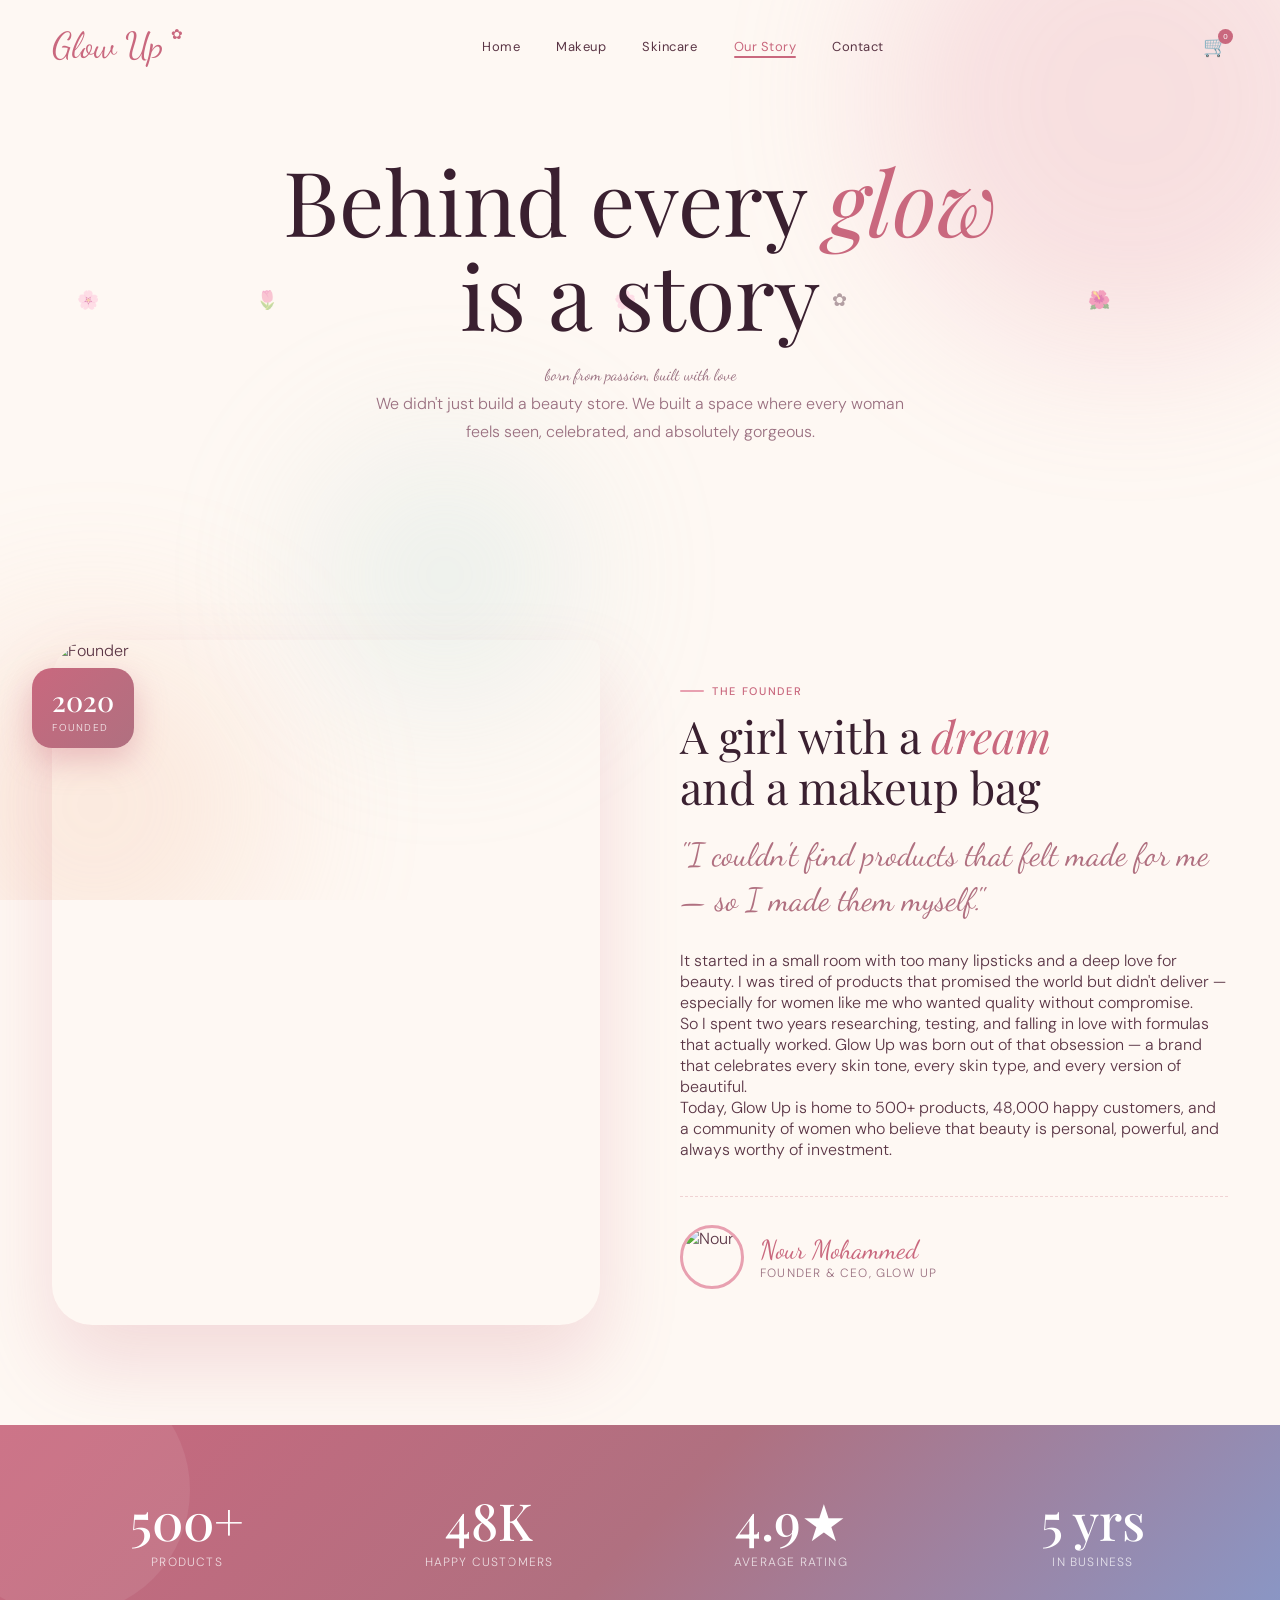
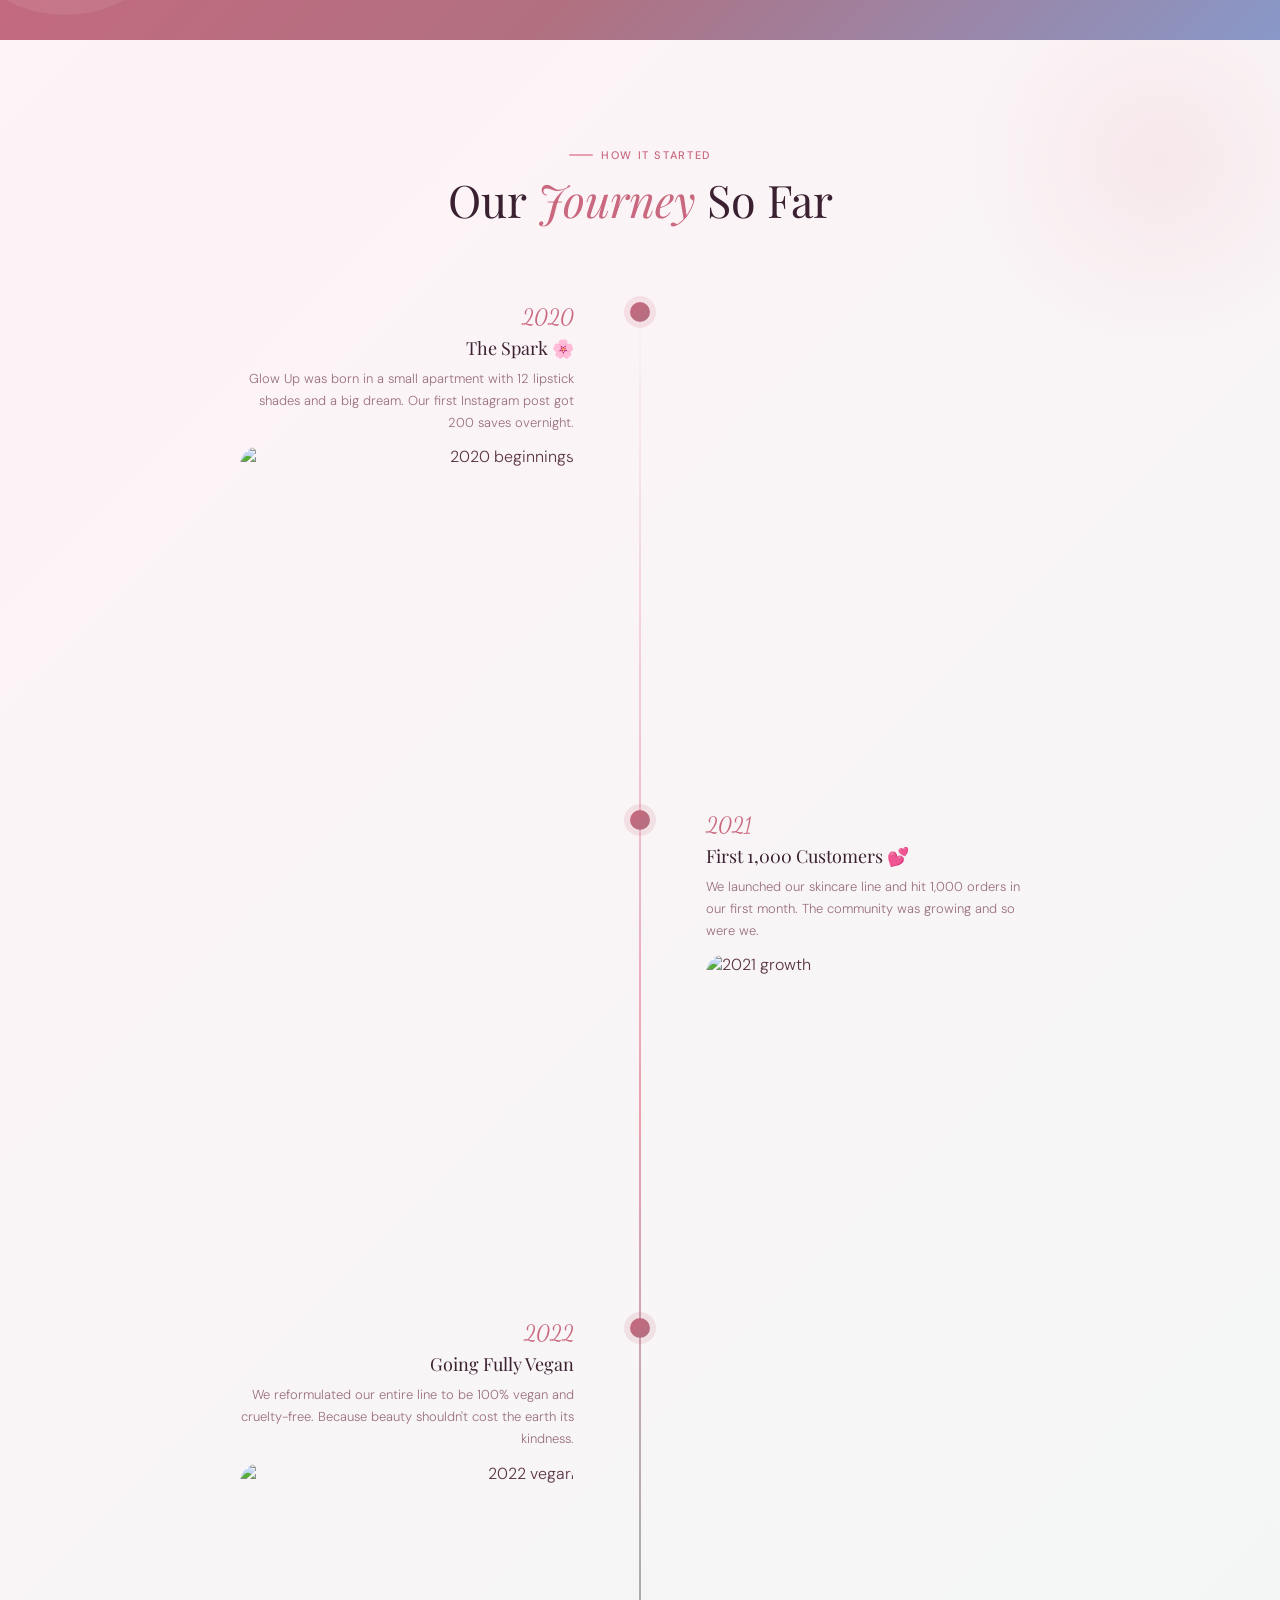
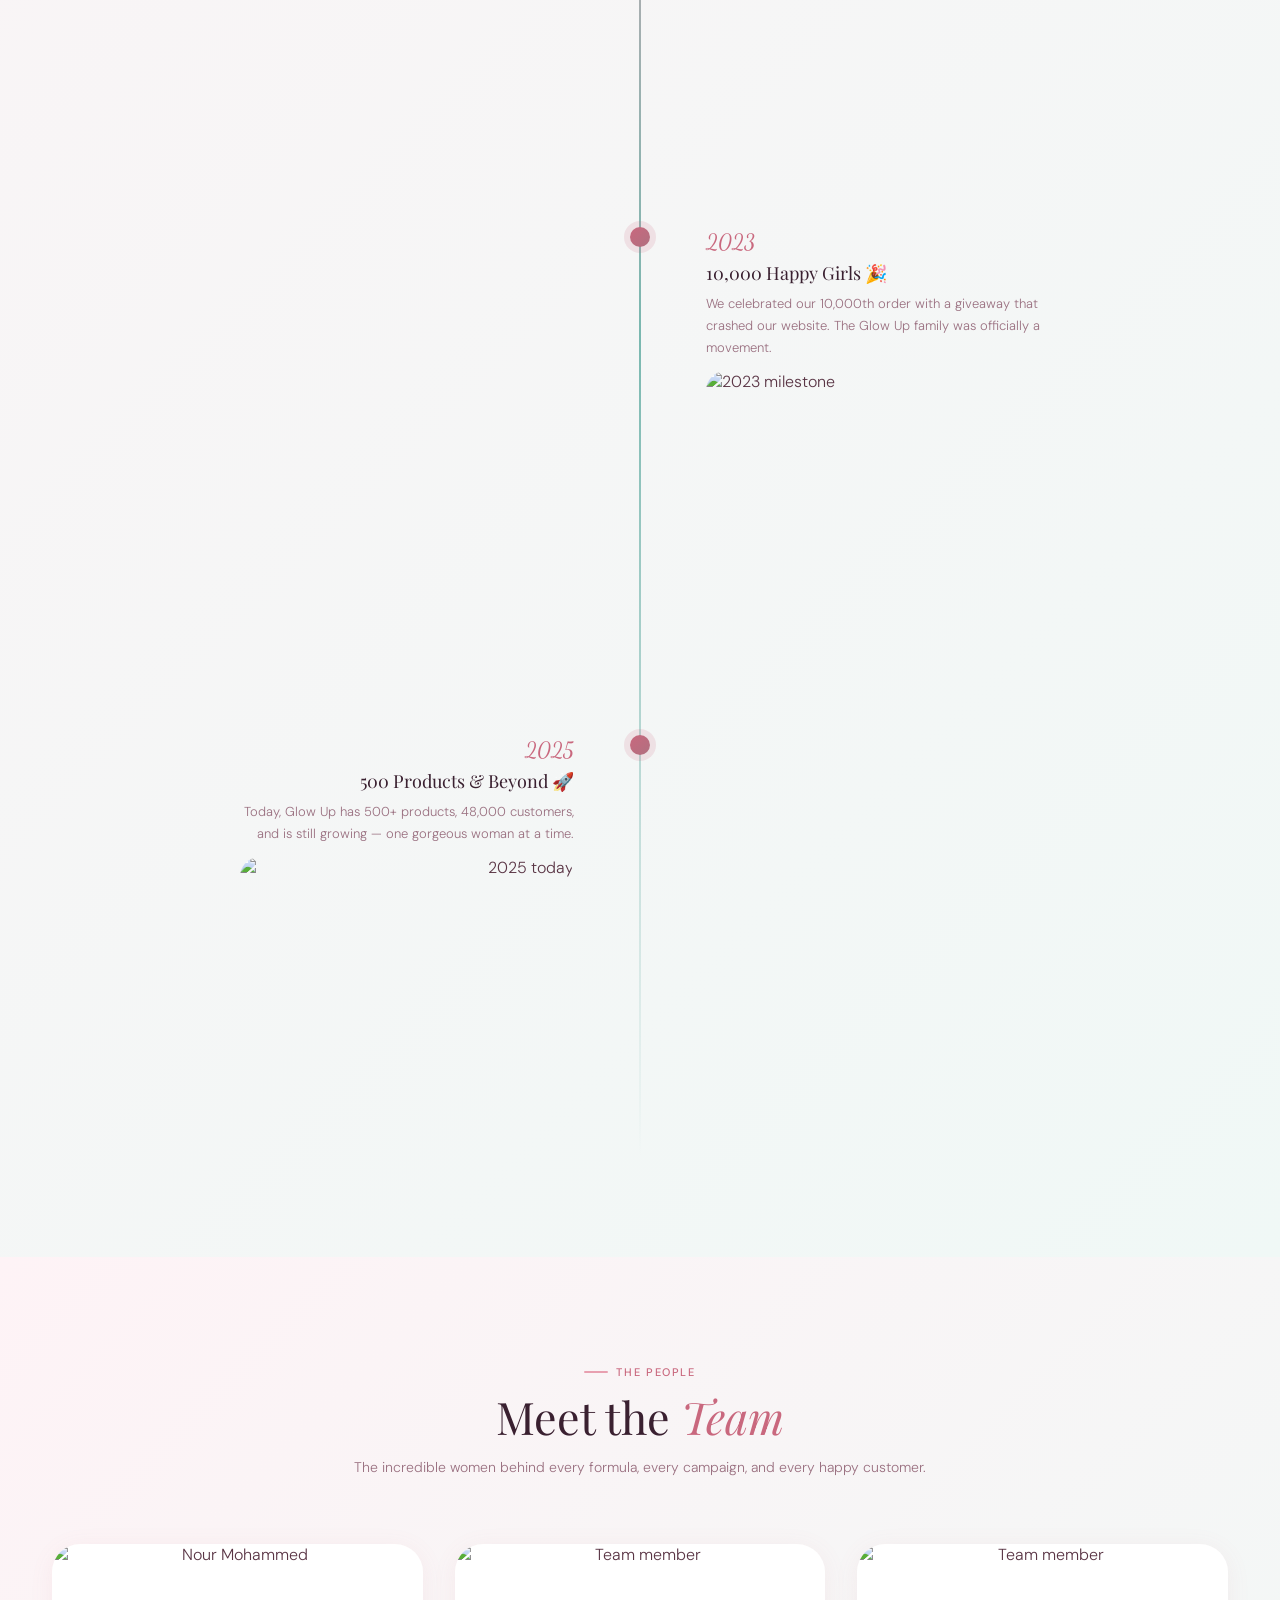
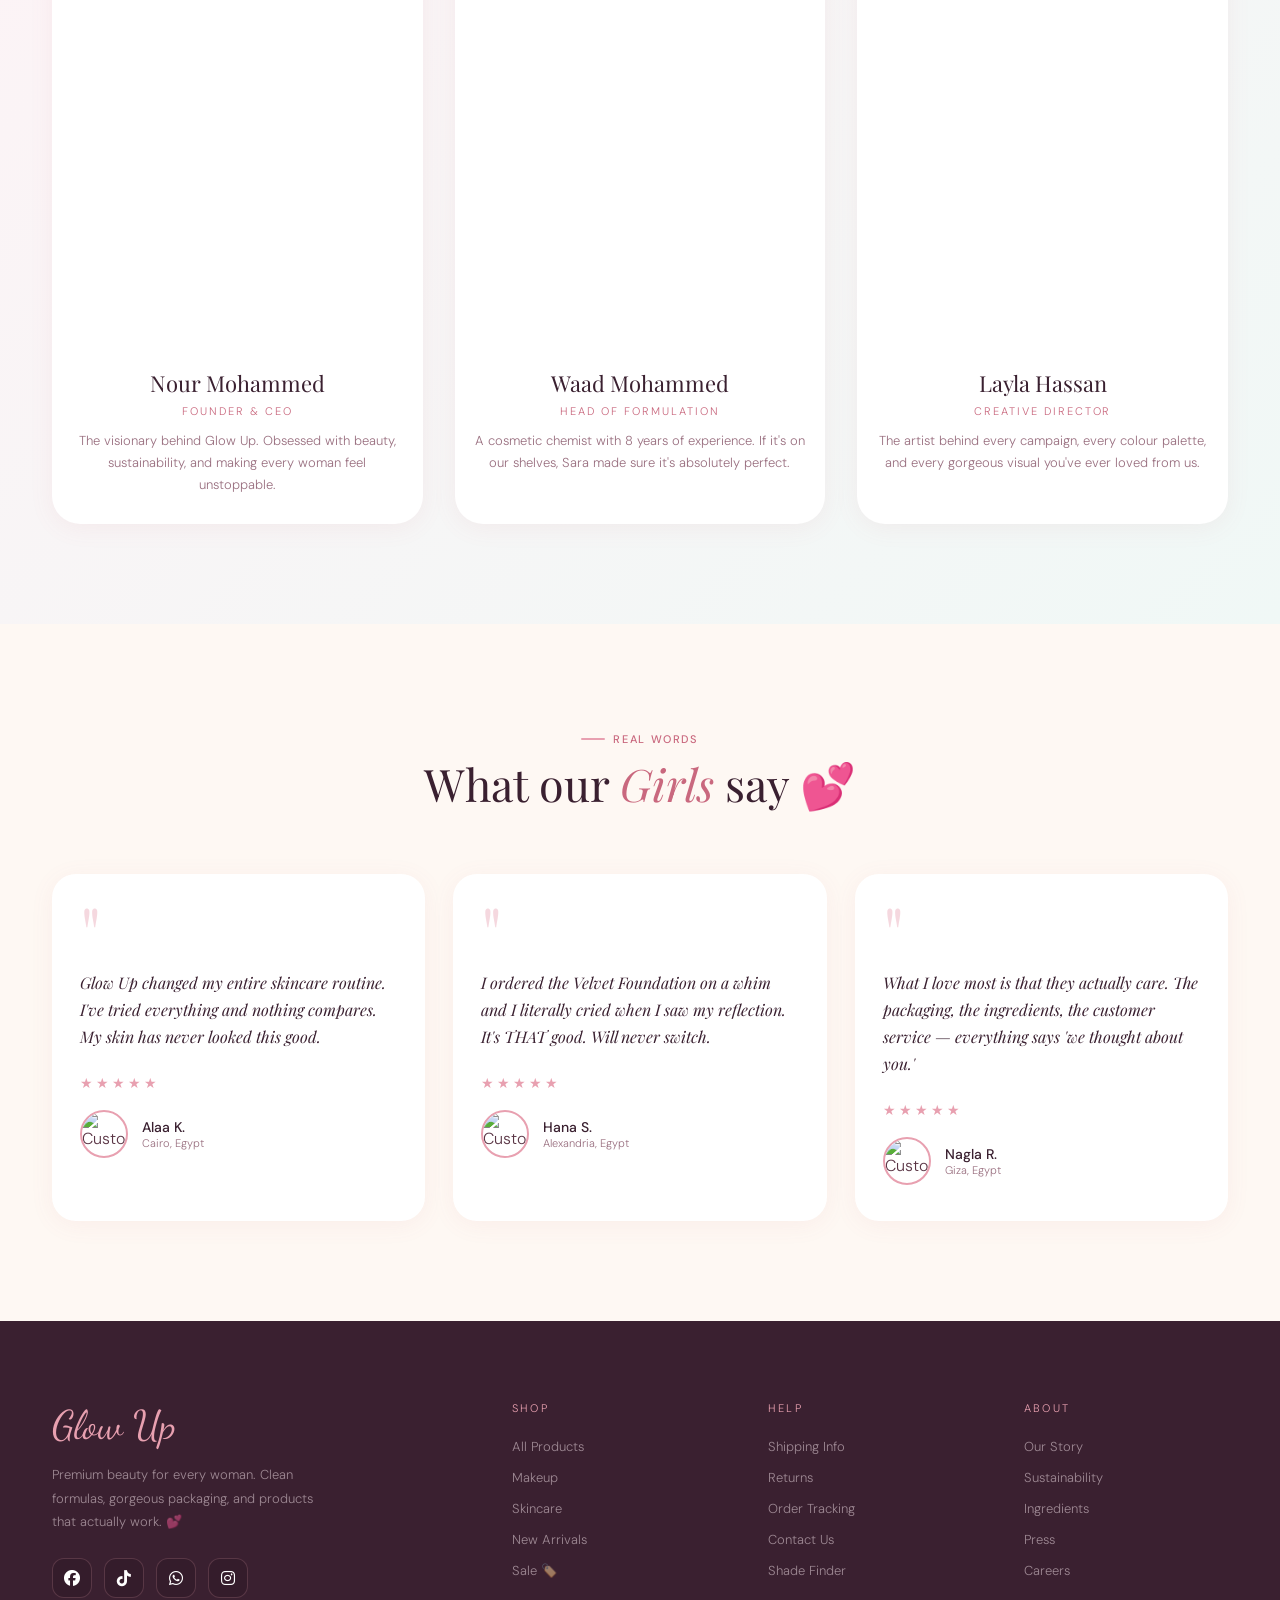
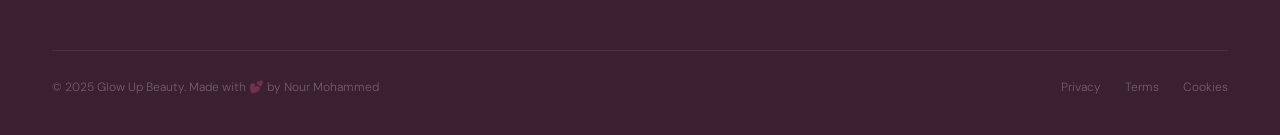
==== about.html @ ae04ba43 "Add files via upload" ====
<!DOCTYPE html>
<html lang="en">

<head>
  <meta charset="UTF-8" />
  <meta name="viewport" content="width=device-width, initial-scale=1.0" />
  <title>Our Story — Glow Up</title>
  <link
    href="https://fonts.googleapis.com/css2?family=Playfair+Display:ital,wght@0,400;0,500;0,700;1,400;1,500&family=DM+Sans:wght@300;400;500&family=Dancing+Script:wght@500;600&display=swap"
    rel="stylesheet" />
  <link rel="stylesheet" href="https://cdnjs.cloudflare.com/ajax/libs/font-awesome/6.5.0/css/all.min.css">
  <link rel="stylesheet" href="css/about.css">
</head>

<body>

  <div class="blob-bg">
    <div class="blob blob-1"></div>
    <div class="blob blob-2"></div>
    <div class="blob blob-3"></div>
  </div>

  <!-- NAV -->
  <nav id="nav">
    <a href="index.html" class="nav-logo">Glow Up</a>
    <ul class="nav-links">
      <li><a href="index.html">Home</a></li>
      <li><a href="Makeup.html">Makeup</a></li>
      <li><a href="Skincare.html">Skincare</a></li>
      <li><a href="about.html" class="active">Our Story</a></li>
      <li><a href="contact.html">Contact</a></li>
    </ul>
    <div class="nav-right">
      <button class="nav-icon-btn" style="position:relative">🛒<span class="cart-dot" id="cartBadge">0</span></button>

    </div>
  </nav>

  <!-- PAGE HERO -->
  <section class="page-hero">
    <span class="petal" style="left:6%;animation-duration:12s;animation-delay:0s">🌸</span>
    <span class="petal" style="left:20%;animation-duration:16s;animation-delay:3s">🌷</span>
    <span class="petal" style="left:65%;animation-duration:14s;animation-delay:5s">✿</span>
    <span class="petal" style="left:85%;animation-duration:18s;animation-delay:2s">🌺</span>
    <span class="petal" style="left:48%;animation-duration:15s;animation-delay:8s">🌸</span>

    <div class="page-hero-inner">

      <h1>Behind every <em>glow</em><br />is a story</h1>
      <p class="page-hero-script">born from passion, built with love </p>
      <p>We didn't just build a beauty store. We built a space where every woman feels seen, celebrated, and absolutely
        gorgeous.</p>
    </div>
  </section>

  <!-- FOUNDER SECTION -->
  <section class="founder">
    <div class="founder-img-wrap reveal">
      <div class="founder-img-main">
        <img src="https://i.pinimg.com/736x/5f/bd/ab/5fbdabef20061261cab75403cc01f825.jpg" alt="Founder" />
      </div>

      <div class="founder-badge">
        <div class="founder-badge-num">2020</div>
        <div class="founder-badge-lbl">Founded</div>
      </div>
    </div>

    <div class="reveal d1">
      <div class="sec-tag">The Founder</div>
      <h2 class="sec-h2" style="margin-bottom:20px">A girl with a <em>dream</em><br />and a makeup bag</h2>
      <p class="founder-quote">"I couldn't find products that felt made for me — so I made them myself."</p>
      <p>It started in a small room with too many lipsticks and a deep love for beauty. I was tired of products that
        promised the world but didn't deliver — especially for women like me who wanted quality without compromise.</p>
      <p>So I spent two years researching, testing, and falling in love with formulas that actually worked. Glow Up was
        born out of that obsession — a brand that celebrates every skin tone, every skin type, and every version of
        beautiful.</p>
      <p>Today, Glow Up is home to 500+ products, 48,000 happy customers, and a community of women who believe that
        beauty is personal, powerful, and always worthy of investment.</p>
      <div class="founder-sig">
        <div class="founder-avatar">
          <img src="https://i.pinimg.com/1200x/6d/c4/87/6dc487288858ce265b20fbe2841c6ee8.jpg" alt="Nour" />
        </div>
        <div>
          <div class="founder-sig-name">Nour Mohammed</div>
          <div class="founder-sig-role">Founder & CEO, Glow Up</div>
        </div>
      </div>
    </div>
  </section>

  <!-- STATS STRIP -->
  <div class="stats-strip reveal">
    <div>
      <div class="stat-num">500+</div>
      <div class="stat-lbl">Products</div>
    </div>
    <div>
      <div class="stat-num">48K</div>
      <div class="stat-lbl">Happy Customers</div>
    </div>
    <div>
      <div class="stat-num">4.9★</div>
      <div class="stat-lbl">Average Rating</div>
    </div>
    <div>
      <div class="stat-num">5 yrs</div>
      <div class="stat-lbl">In Business</div>
    </div>
  </div>

  <!-- TIMELINE -->
  <section class="timeline-sec">
    <div class="timeline-header reveal">
      <div class="sec-tag" style="justify-content:center">How it started</div>
      <h2 class="sec-h2">Our <em>Journey</em> So Far</h2>
    </div>

    <div class="timeline">

      <!-- 2020 -->
      <div class="t-item reveal">
        <div class="t-left">
          <div class="t-year">2020</div>
          <div class="t-title">The Spark 🌸</div>
          <div class="t-desc">Glow Up was born in a small apartment with 12 lipstick shades and a big dream. Our first
            Instagram post got 200 saves overnight.</div>
          <div class="t-img">
            <img src="https://i.pinimg.com/1200x/d2/ce/88/d2ce880c5d531122227f83bee0811fa0.jpg" alt="2020 beginnings" />
          </div>
        </div>
        <div class="t-dot-wrap">
          <div class="t-dot"></div>
        </div>
        <div class="t-right"></div>
      </div>

      <!-- 2021 -->
      <div class="t-item reveal d1">
        <div class="t-left"></div>
        <div class="t-dot-wrap">
          <div class="t-dot"></div>
        </div>
        <div class="t-right">
          <div class="t-year">2021</div>
          <div class="t-title">First 1,000 Customers 💕</div>
          <div class="t-desc">We launched our skincare line and hit 1,000 orders in our first month. The community was
            growing and so were we.</div>
          <div class="t-img">
            <img src="https://i.pinimg.com/1200x/88/11/85/881185e849305be9cba584d78fe406ee.jpg" alt="2021 growth" />
          </div>
        </div>
      </div>

      <!-- 2022 -->
      <div class="t-item reveal">
        <div class="t-left">
          <div class="t-year">2022</div>
          <div class="t-title">Going Fully Vegan </div>
          <div class="t-desc">We reformulated our entire line to be 100% vegan and cruelty-free. Because beauty
            shouldn't cost the earth its kindness.</div>
          <div class="t-img">
            <img src="https://i.pinimg.com/1200x/f6/d3/85/f6d385d93409f8616650694dd711ce53.jpg" alt="2022 vegan" />
          </div>
        </div>
        <div class="t-dot-wrap">
          <div class="t-dot"></div>
        </div>
        <div class="t-right"></div>
      </div>

      <!-- 2023 -->
      <div class="t-item reveal d1">
        <div class="t-left"></div>
        <div class="t-dot-wrap">
          <div class="t-dot"></div>
        </div>
        <div class="t-right">
          <div class="t-year">2023</div>
          <div class="t-title">10,000 Happy Girls 🎉</div>
          <div class="t-desc">We celebrated our 10,000th order with a giveaway that crashed our website. The Glow Up
            family was officially a movement.</div>
          <div class="t-img">
            <img src="https://copilot.microsoft.com/th/id/BCO.5062dafc-d054-487a-9389-223f7c1848d1.png"
              alt="2023 milestone" />
          </div>
        </div>
      </div>

      <!-- 2025 -->
      <div class="t-item reveal">
        <div class="t-left">
          <div class="t-year">2025</div>
          <div class="t-title">500 Products & Beyond 🚀</div>
          <div class="t-desc">Today, Glow Up has 500+ products, 48,000 customers, and is still growing — one gorgeous
            woman at a time.</div>
          <div class="t-img">
            <img src="https://i.pinimg.com/736x/c0/37/87/c03787c91a476ee9b072613854403006.jpg" alt="2025 today" />
          </div>
        </div>
        <div class="t-dot-wrap">
          <div class="t-dot"></div>
        </div>
        <div class="t-right"></div>
      </div>

    </div>
  </section>


  <!-- TEAM -->
  <section class="team-sec">
    <div class="team-header reveal">
      <div class="sec-tag" style="justify-content:center">The People</div>
      <h2 class="sec-h2">Meet the <em>Team</em></h2>
      <p style="font-size:14px;color:var(--text-soft);margin-top:12px;line-height:1.8">The incredible women behind every
        formula, every campaign, and every happy customer.</p>
    </div>
    <div class="team-grid">
      <div class="team-card reveal">
        <div class="team-img">
          <img src="https://i.pinimg.com/1200x/9a/22/7b/9a227ba8e430bd207a0607c55bbe8033.jpg" alt="Nour Mohammed" />
          <div class="team-img-overlay"></div>
        </div>
        <div class="team-info">
          <div class="team-name">Nour Mohammed</div>
          <div class="team-role">Founder & CEO</div>
          <div class="team-bio">The visionary behind Glow Up. Obsessed with beauty, sustainability, and making every
            woman feel unstoppable.</div>
        </div>
      </div>
      <div class="team-card reveal d1">
        <div class="team-img">
          <img src="https://i.pinimg.com/736x/c9/f8/53/c9f85316c090e99b911a90fc9a3a722a.jpg" alt="Team member" />
          <div class="team-img-overlay"></div>
        </div>
        <div class="team-info">
          <div class="team-name">Waad Mohammed</div>
          <div class="team-role">Head of Formulation</div>
          <div class="team-bio">A cosmetic chemist with 8 years of experience. If it's on our shelves, Sara made sure
            it's absolutely perfect.</div>
        </div>
      </div>
      <div class="team-card reveal d2">
        <div class="team-img">
          <img src="https://i.pinimg.com/736x/41/23/6b/41236b51c2657bf534a223261b1e5f8b.jpg" alt="Team member" />
          <div class="team-img-overlay"></div>
        </div>
        <div class="team-info">
          <div class="team-name">Layla Hassan</div>
          <div class="team-role">Creative Director</div>
          <div class="team-bio">The artist behind every campaign, every colour palette, and every gorgeous visual you've
            ever loved from us.</div>
        </div>
      </div>
    </div>
  </section>

  <!-- TESTIMONIALS -->
  <section class="testimonials">
    <div class="testi-header reveal">
      <div class="sec-tag" style="justify-content:center">Real Words</div>
      <h2 class="sec-h2">What our <em>Girls</em> say 💕</h2>
    </div>
    <div class="testi-grid">
      <div class="testi-card reveal">
        <span class="testi-quote-icon">"</span>
        <p class="testi-text">Glow Up changed my entire skincare routine. I've tried everything and nothing compares. My
          skin has never looked this good.</p>
        <div class="testi-stars">★★★★★</div>
        <div class="testi-author">
          <div class="testi-avatar"><img src="https://i.pinimg.com/736x/f1/87/0e/f1870e57551b9a57bcb71faf408cbf75.jpg"
              alt="Customer" /></div>
          <div>
            <div class="testi-name">Alaa K.</div>
            <div class="testi-loc">Cairo, Egypt</div>
          </div>
        </div>
      </div>
      <div class="testi-card reveal d1">
        <span class="testi-quote-icon">"</span>
        <p class="testi-text">I ordered the Velvet Foundation on a whim and I literally cried when I saw my reflection.
          It's THAT good. Will never switch.</p>
        <div class="testi-stars">★★★★★</div>
        <div class="testi-author">
          <div class="testi-avatar"><img src="https://i.pinimg.com/736x/3f/76/f9/3f76f95ad89c22dc278cea1b348c3122.jpg"
              alt="Customer" /></div>
          <div>
            <div class="testi-name">Hana S.</div>
            <div class="testi-loc">Alexandria, Egypt</div>
          </div>
        </div>
      </div>
      <div class="testi-card reveal d2">
        <span class="testi-quote-icon">"</span>
        <p class="testi-text">What I love most is that they actually care. The packaging, the ingredients, the customer
          service — everything says 'we thought about you.'</p>
        <div class="testi-stars">★★★★★</div>
        <div class="testi-author">
          <div class="testi-avatar"><img src="https://i.pinimg.com/736x/86/19/4f/86194fadddd1d4bd36e2aa16f4fb22b0.jpg"
              alt="Customer" /></div>
          <div>
            <div class="testi-name">Nagla R.</div>
            <div class="testi-loc">Giza, Egypt</div>
          </div>
        </div>
      </div>
    </div>
  </section>


  <!-- FOOTER -->
  <footer>
    <div class="foot-grid">
      <div>
        <div class="foot-logo">Glow Up</div>
        <p class="foot-p">Premium beauty for every woman. Clean formulas, gorgeous packaging, and products that actually
          work. 💕</p>
        <div class="foot-socials">
          <a href="#" class="fsoc"><i class="fab fa-facebook"></i></a>
          <a href="#" class="fsoc"><i class="fab fa-tiktok"></i></a>
          <a href="#" class="fsoc"><i class="fab fa-whatsapp"></i></a>
          <a href="#" class="fsoc"><i class="fab fa-instagram"></i></a>
        </div>
      </div>
      <div class="foot-col">
        <div class="foot-title">Shop</div>
        <ul>
          <li><a href="shop.html">All Products</a></li>
          <li><a href="shop.html#makeup">Makeup</a></li>
          <li><a href="shop.html#skincare">Skincare</a></li>
          <li><a href="shop.html#new">New Arrivals</a></li>
          <li><a href="shop.html#sale">Sale 🏷️</a></li>
        </ul>
      </div>
      <div class="foot-col">
        <div class="foot-title">Help</div>
        <ul>
          <li><a href="#">Shipping Info</a></li>
          <li><a href="#">Returns</a></li>
          <li><a href="#">Order Tracking</a></li>
          <li><a href="contact.html">Contact Us</a></li>
          <li><a href="#">Shade Finder</a></li>
        </ul>
      </div>
      <div class="foot-col">
        <div class="foot-title">About</div>
        <ul>
          <li><a href="about.html">Our Story</a></li>
          <li><a href="#">Sustainability</a></li>
          <li><a href="#">Ingredients</a></li>
          <li><a href="#">Press</a></li>
          <li><a href="#">Careers</a></li>
        </ul>
      </div>
    </div>
    <div class="foot-bottom">
      <p class="foot-copy">© 2025 Glow Up Beauty. Made with 💕 by Nour Mohammed</p>
      <div class="foot-links"><a href="#">Privacy</a><a href="#">Terms</a><a href="#">Cookies</a></div>
    </div>
  </footer>

  <button id="stb" onclick="window.scrollTo({top:0,behavior:'smooth'})">↑</button>

  <script>
    // NAV
    const nav = document.getElementById('nav');
    const stb = document.getElementById('stb');
    window.addEventListener('scroll', () => {
      nav.classList.toggle('scrolled', scrollY > 60);
      stb.classList.toggle('show', scrollY > 400);
    });

    // REVEAL
    const obs = new IntersectionObserver(entries => {
      entries.forEach(e => { if (e.isIntersecting) e.target.classList.add('in'); });
    }, { threshold: 0.1 });
    document.querySelectorAll('.reveal').forEach(el => obs.observe(el));
  </script>
   <script src="cart.js"></script>
</body>

</html>
---- css/about.css ----
:root {
        --rose: #e8a0b0;
        --rose-deep: #c9687e;
        --blush: #f5dce0;
        --peach: #f5c4a8;
        --cream: #fef8f3;
        --mauve: #b07080;
        --teal: #7ab8b0;
        --teal-light: #b8dbd8;
        --dark: #3a2030;
        --text: #5a3545;
        --text-soft: #9a7080;
    }

    *,
    *::before,
    *::after {
        margin: 0;
        padding: 0;
        box-sizing: border-box;
    }

    html {
        scroll-behavior: smooth;
    }

    body {
        background: var(--cream);
        color: var(--text);
        font-family: 'DM Sans', sans-serif;
        font-weight: 300;
        overflow-x: hidden;
    }

    /* BLOBS */
    .blob-bg {
        position: fixed;
        inset: 0;
        z-index: -1;
        pointer-events: none;
        overflow: hidden;
    }

    .blob {
        position: absolute;
        border-radius: 50%;
        filter: blur(80px);
        opacity: 0.28;
    }

    .blob-1 {
        width: 500px;
        height: 500px;
        background: var(--rose);
        top: -150px;
        right: -100px;
        animation: drift 14s ease-in-out infinite;
    }

    .blob-2 {
        width: 350px;
        height: 350px;
        background: var(--peach);
        bottom: -80px;
        left: -80px;
        animation: drift 18s ease-in-out infinite reverse;
    }

    .blob-3 {
        width: 250px;
        height: 250px;
        background: var(--teal-light);
        top: 50%;
        left: 25%;
        animation: drift 20s ease-in-out infinite 4s;
    }

    @keyframes drift {

        0%,
        100% {
            transform: translate(0, 0) scale(1)
        }

        33% {
            transform: translate(25px, -18px) scale(1.07)
        }

        66% {
            transform: translate(-18px, 25px) scale(0.94)
        }
    }

    /* NAV */
    nav {
        position: fixed;
        top: 0;
        left: 0;
        right: 0;
        z-index: 900;
        padding: 24px 52px;
        display: flex;
        align-items: center;
        justify-content: space-between;
        transition: all 0.5s;
    }

    nav.scrolled {
        background: rgba(255, 250, 248, 0.92);
        backdrop-filter: blur(20px);
        padding: 16px 52px;
        box-shadow: 0 4px 40px rgba(200, 100, 120, 0.08);
    }

    .nav-logo {
        font-family: 'Dancing Script', cursive;
        font-size: 36px;
        color: var(--rose-deep);
        text-decoration: none;
        position: relative;
    }

    .nav-logo::after {
        content: '✿';
        font-size: 14px;
        position: absolute;
        top: 2px;
        right: -20px;
        animation: spin 6s linear infinite;
    }

    @keyframes spin {
        to {
            transform: rotate(360deg)
        }
    }

    .nav-links {
        display: flex;
        gap: 36px;
        list-style: none;
    }

    .nav-links a {
        color: var(--text);
        text-decoration: none;
        font-size: 13px;
        font-weight: 400;
        letter-spacing: 0.04em;
        transition: color 0.3s;
        position: relative;
    }

    .nav-links a::after {
        content: '';
        position: absolute;
        bottom: -3px;
        left: 50%;
        right: 50%;
        height: 2px;
        background: var(--rose-deep);
        border-radius: 2px;
        transition: left 0.3s, right 0.3s;
    }

    .nav-links a:hover,
    .nav-links a.active {
        color: var(--rose-deep);
    }

    .nav-links a:hover::after,
    .nav-links a.active::after {
        left: 0;
        right: 0;
    }

    .nav-right {
        display: flex;
        gap: 18px;
        align-items: center;
    }

    .nav-icon-btn {
        background: none;
        border: none;
        font-size: 20px;
        cursor: pointer;
        transition: transform 0.3s;
        position: relative;
    }

    .nav-icon-btn:hover {
        transform: scale(1.2);
    }

    .cart-dot {
        position: absolute;
        top: -5px;
        right: -5px;
        width: 15px;
        height: 15px;
        border-radius: 50%;
        background: var(--rose-deep);
        font-size: 8px;
        color: #fff;
        display: flex;
        align-items: center;
        justify-content: center;
    }

    .nav-cta {
        background: linear-gradient(135deg, var(--rose-deep), var(--mauve));
        color: #fff;
        border: none;
        border-radius: 50px;
        padding: 10px 24px;
        font-family: 'DM Sans', sans-serif;
        font-size: 12px;
        font-weight: 500;
        cursor: pointer;
        text-decoration: none;
        transition: transform 0.3s, box-shadow 0.3s;
        display: inline-block;
    }

    .nav-cta:hover {
        transform: translateY(-2px);
        box-shadow: 0 8px 24px rgba(200, 100, 120, 0.35);
    }

    /* PAGE HERO */
    .page-hero {
        min-height: 60vh;
        display: flex;
        align-items: center;
        justify-content: center;
        text-align: center;
        padding: 140px 52px 80px;
        position: relative;
        overflow: hidden;
    }

    .petal {
        position: absolute;
        opacity: 0.45;
        animation: floatUp linear infinite;
        pointer-events: none;
        font-size: 18px;
    }

    @keyframes floatUp {
        0% {
            transform: translateY(100vh) rotate(0deg);
            opacity: 0
        }

        10% {
            opacity: 0.45
        }

        90% {
            opacity: 0.25
        }

        100% {
            transform: translateY(-100px) rotate(720deg);
            opacity: 0
        }
    }

    .page-hero-inner {
        position: relative;
        z-index: 2;
    }

    .page-hero-tag {
        display: inline-flex;
        align-items: center;
        gap: 8px;
        background: rgba(232, 160, 176, 0.18);
        border: 1px solid rgba(232, 160, 176, 0.5);
        border-radius: 50px;
        padding: 8px 20px;
        font-size: 12px;
        color: var(--rose-deep);
        margin-bottom: 28px;
        animation: fadeUp 0.8s ease both;
    }

    .page-hero h1 {
        font-family: 'Playfair Display', serif;
        font-size: clamp(48px, 7vw, 96px);
        font-weight: 400;
        color: var(--dark);
        line-height: 1.05;
        margin-bottom: 20px;
        animation: fadeUp 0.9s ease 0.1s both;
    }

    .page-hero h1 em {
        font-style: italic;
        color: var(--rose-deep);
    }

    .page-hero-script {
        font-family: 'Dancing Script', cursive;
        font-size: clamp(22px, 3vw, 36px);
        color: var(--mauve);
        margin-bottom: 24px;
        animation: fadeUp 0.9s ease 0.2s both;
    }

    .page-hero p {
        font-size: 16px;
        line-height: 1.8;
        color: var(--text-soft);
        max-width: 540px;
        margin: 0 auto;
        animation: fadeUp 0.9s ease 0.3s both;
    }

    @keyframes fadeUp {
        from {
            opacity: 0;
            transform: translateY(24px)
        }

        to {
            opacity: 1;
            transform: translateY(0)
        }
    }

    /* WAVY DIVIDER */
    .wave-divider {
        width: 100%;
        overflow: hidden;
        line-height: 0;
    }

    .wave-divider svg {
        display: block;
        width: 100%;
    }

    /* SHARED */
    .sec-tag {
        display: inline-flex;
        align-items: center;
        gap: 8px;
        font-size: 11px;
        letter-spacing: 0.15em;
        text-transform: uppercase;
        color: var(--rose-deep);
        margin-bottom: 12px;
        font-weight: 500;
    }

    .sec-tag::before {
        content: '';
        width: 24px;
        height: 2px;
        background: var(--rose);
        border-radius: 2px;
    }

    .sec-h2 {
        font-family: 'Playfair Display', serif;
        font-size: clamp(30px, 3.5vw, 46px);
        font-weight: 400;
        color: var(--dark);
        line-height: 1.15;
    }

    .sec-h2 em {
        font-style: italic;
        color: var(--rose-deep);
    }

    /* FOUNDER SECTION */
    .founder {
        padding: 100px 52px;
        display: grid;
        grid-template-columns: 1fr 1fr;
        gap: 80px;
        align-items: center;
    }

    .founder-img-wrap {
        position: relative;
    }

    .founder-img-main {
        width: 100%;
        aspect-ratio: 4/5;
        border-radius: 40px 10px 40px 40px;
        overflow: hidden;
        box-shadow: 0 40px 80px rgba(200, 100, 120, 0.2);
        position: relative;
    }

    .founder-img-main img {
        width: 100%;
        height: 100%;
        object-fit: cover;
        display: block;
    }

    .founder-img-accent {
        position: absolute;
        bottom: -30px;
        right: -30px;
        width: 180px;
        height: 180px;
        border-radius: 28px;
        overflow: hidden;
        border: 6px solid var(--cream);
        box-shadow: 0 16px 40px rgba(200, 100, 120, 0.2);
    }

    .founder-img-accent img {
        width: 100%;
        height: 100%;
        object-fit: cover;
        display: block;
    }

    .founder-badge {
        position: absolute;
        top: 28px;
        left: -20px;
        background: linear-gradient(135deg, var(--rose-deep), var(--mauve));
        color: #fff;
        border-radius: 20px;
        padding: 14px 20px;
        box-shadow: 0 12px 32px rgba(200, 100, 120, 0.35);
        animation: bob 4s ease-in-out infinite;
    }

    @keyframes bob {

        0%,
        100% {
            transform: translateY(0)
        }

        50% {
            transform: translateY(-10px)
        }
    }

    .founder-badge-num {
        font-family: 'Playfair Display', serif;
        font-size: 28px;
        font-weight: 500;
    }

    .founder-badge-lbl {
        font-size: 10px;
        letter-spacing: 0.15em;
        text-transform: uppercase;
        opacity: 0.85;
        margin-top: 2px;
    }

    .founder-text {}

    .founder-quote {
        font-family: 'Dancing Script', cursive;
        font-size: clamp(22px, 2.5vw, 34px);
        color: var(--mauve);
        margin-bottom: 28px;
        line-height: 1.4;
    }

    .founder-text p {
        font-size: 15px;
        line-height: 1.9;
        color: var(--text-soft);
        margin-bottom: 20px;
    }

    .founder-sig {
        display: flex;
        align-items: center;
        gap: 16px;
        margin-top: 36px;
        padding-top: 28px;
        border-top: 1px dashed rgba(200, 100, 120, 0.25);
    }

    .founder-avatar {
        width: 64px;
        height: 64px;
        border-radius: 50%;
        overflow: hidden;
        border: 3px solid var(--rose);
        flex-shrink: 0;
    }

    .founder-avatar img {
        width: 100%;
        height: 100%;
        object-fit: cover;
    }

    .founder-sig-name {
        font-family: 'Dancing Script', cursive;
        font-size: 26px;
        color: var(--rose-deep);
    }

    .founder-sig-role {
        font-size: 12px;
        color: var(--text-soft);
        letter-spacing: 0.1em;
        text-transform: uppercase;
    }

    /* TIMELINE */
    .timeline-sec {
        padding: 100px 52px;
        background: linear-gradient(135deg, #fef3f6 0%, #f0f8f6 100%);
        position: relative;
        overflow: hidden;
    }

    .timeline-sec::before {
        content: '';
        position: absolute;
        top: -80px;
        right: -80px;
        width: 400px;
        height: 400px;
        border-radius: 50%;
        background: radial-gradient(circle, rgba(232, 160, 176, 0.15), transparent 70%);
    }

    .timeline-header {
        text-align: center;
        margin-bottom: 72px;
    }

    .timeline {
        position: relative;
        max-width: 800px;
        margin: 0 auto;
    }

    .timeline::before {
        content: '';
        position: absolute;
        left: 50%;
        top: 0;
        bottom: 0;
        width: 2px;
        background: linear-gradient(to bottom, transparent, var(--rose), var(--teal), transparent);
        transform: translateX(-50%);
    }

    .t-item {
        display: grid;
        grid-template-columns: 1fr 60px 1fr;
        gap: 0;
        margin-bottom: 60px;
        position: relative;
    }

    .t-item:last-child {
        margin-bottom: 0;
    }

    .t-left {
        text-align: right;
        padding-right: 36px;
        padding-top: 6px;
    }

    .t-right {
        padding-left: 36px;
        padding-top: 6px;
    }

    .t-empty {}

    /* empty side */
    .t-dot-wrap {
        display: flex;
        align-items: flex-start;
        justify-content: center;
        padding-top: 4px;
    }

    .t-dot {
        width: 20px;
        height: 20px;
        border-radius: 50%;
        background: linear-gradient(135deg, var(--rose-deep), var(--mauve));
        box-shadow: 0 0 0 6px rgba(201, 104, 126, 0.15);
        flex-shrink: 0;
        position: relative;
        z-index: 2;
        transition: transform 0.3s;
    }

    .t-item:hover .t-dot {
        transform: scale(1.3);
    }

    .t-year {
        font-family: 'Dancing Script', cursive;
        font-size: 22px;
        color: var(--rose-deep);
        margin-bottom: 6px;
    }

    .t-title {
        font-family: 'Playfair Display', serif;
        font-size: 18px;
        color: var(--dark);
        margin-bottom: 8px;
    }

    .t-desc {
        font-size: 13px;
        color: var(--text-soft);
        line-height: 1.7;
    }

    .t-img {
        width: 100%;
        height: 300px;
        border-radius: 20px;
        overflow: hidden;
        margin-top: 12px;
    }

    .t-img img {
        width: 100%;
        height: 100%;
        object-fit: cover;
        display: block;
        transition: transform 0.5s;
    }

    .t-item:hover .t-img img {
        transform: scale(1.05);
    }

    /* VALUES */
    .values-sec {
        padding: 100px 52px;
        text-align: center;
    }

    .values-grid {
        display: grid;
        grid-template-columns: repeat(3, 1fr);
        gap: 28px;
        margin-top: 60px;
    }

    .val-card {
        background: #fff;
        border-radius: 28px;
        padding: 44px 28px;
        box-shadow: 0 4px 24px rgba(200, 100, 120, 0.07);
        transition: transform 0.4s, box-shadow 0.4s;
        position: relative;
        overflow: hidden;
    }

    .val-card::before {
        content: '';
        position: absolute;
        top: -40px;
        right: -40px;
        width: 120px;
        height: 120px;
        border-radius: 50%;
        opacity: 0.06;
        transition: opacity 0.4s;
    }

    .val-card:nth-child(1)::before {
        background: var(--rose-deep);
    }

    .val-card:nth-child(2)::before {
        background: var(--teal);
    }

    .val-card:nth-child(3)::before {
        background: var(--peach);
    }

    .val-card:nth-child(4)::before {
        background: var(--mauve);
    }

    .val-card:nth-child(5)::before {
        background: var(--rose-deep);
    }

    .val-card:nth-child(6)::before {
        background: var(--teal);
    }

    .val-card:hover {
        transform: translateY(-10px);
        box-shadow: 0 24px 60px rgba(200, 100, 120, 0.15);
    }

    .val-card:hover::before {
        opacity: 0.12;
    }

    .val-icon-wrap {
        width: 70px;
        height: 70px;
        border-radius: 22px;
        margin: 0 auto 20px;
        display: flex;
        align-items: center;
        justify-content: center;
        font-size: 32px;
    }

    .val-card:nth-child(1) .val-icon-wrap {
        background: linear-gradient(135deg, #fce8ec, #f5c8d0);
    }

    .val-card:nth-child(2) .val-icon-wrap {
        background: linear-gradient(135deg, #e8f5ec, #c8e8d0);
    }

    .val-card:nth-child(3) .val-icon-wrap {
        background: linear-gradient(135deg, #fef0e8, #f8d8b8);
    }

    .val-card:nth-child(4) .val-icon-wrap {
        background: linear-gradient(135deg, #ece8f8, #d4c8ec);
    }

    .val-card:nth-child(5) .val-icon-wrap {
        background: linear-gradient(135deg, #e8f0f8, #c8d8ec);
    }

    .val-card:nth-child(6) .val-icon-wrap {
        background: linear-gradient(135deg, #f8e8f0, #ecc8d8);
    }

    .val-title {
        font-family: 'Playfair Display', serif;
        font-size: 20px;
        color: var(--dark);
        margin-bottom: 10px;
    }

    .val-desc {
        font-size: 13px;
        color: var(--text-soft);
        line-height: 1.8;
    }

    /* TEAM */
    .team-sec {
        padding: 100px 52px;
        background: linear-gradient(135deg, #fef3f6, #f0f8f6);
    }

    .team-header {
        text-align: center;
        margin-bottom: 64px;
    }

    .team-grid {
        display: grid;
        grid-template-columns: repeat(3, 1fr);
        gap: 32px;
    }

    .team-card {
        background: #fff;
        border-radius: 28px;
        overflow: hidden;
        box-shadow: 0 4px 24px rgba(200, 100, 120, 0.08);
        transition: transform 0.4s, box-shadow 0.4s;
        text-align: center;
    }

    .team-card:hover {
        transform: translateY(-10px);
        box-shadow: 0 24px 60px rgba(200, 100, 120, 0.18);
    }

    .team-img {
        height: 400px;
        overflow: hidden;
        position: relative;
    }

    .team-img img {
        width: 100%;
        height: 100%;
        object-fit: cover;
        display: block;
        transition: transform 0.5s;
    }

    .team-card:hover .team-img img {
        transform: scale(1.05);
    }

    .team-img-overlay {
        position: absolute;
        inset: 0;
        background: linear-gradient(to top, rgba(58, 32, 48, 0.5), transparent 50%);
        opacity: 0;
        transition: opacity 0.4s;
    }

    .team-card:hover .team-img-overlay {
        opacity: 1;
    }

    .team-info {
        padding: 24px 20px 28px;
    }

    .team-name {
        font-family: 'Playfair Display', serif;
        font-size: 22px;
        color: var(--dark);
        margin-bottom: 6px;
    }

    .team-role {
        font-size: 11px;
        letter-spacing: 0.18em;
        text-transform: uppercase;
        color: var(--rose-deep);
        margin-bottom: 12px;
    }

    .team-bio {
        font-size: 13px;
        color: var(--text-soft);
        line-height: 1.7;
    }

    /* TESTIMONIALS */
    .testimonials {
        padding: 100px 52px;
    }

    .testi-header {
        text-align: center;
        margin-bottom: 64px;
    }

    .testi-grid {
        display: grid;
        grid-template-columns: repeat(3, 1fr);
        gap: 28px;
    }

    .testi-card {
        background: #fff;
        border-radius: 24px;
        padding: 36px 28px;
        box-shadow: 0 4px 24px rgba(200, 100, 120, 0.07);
        transition: transform 0.4s, box-shadow 0.4s;
        position: relative;
    }

    .testi-card:hover {
        transform: translateY(-8px);
        box-shadow: 0 20px 50px rgba(200, 100, 120, 0.15);
    }

    .testi-quote-icon {
        font-family: 'Playfair Display', serif;
        font-size: 72px;
        line-height: 0.6;
        color: var(--rose);
        opacity: 0.4;
        margin-bottom: 16px;
        display: block;
    }

    .testi-text {
        font-family: 'Playfair Display', serif;
        font-size: 16px;
        font-style: italic;
        color: var(--dark);
        line-height: 1.7;
        margin-bottom: 24px;
    }

    .testi-stars {
        color: var(--rose);
        font-size: 14px;
        letter-spacing: 3px;
        margin-bottom: 18px;
    }

    .testi-author {
        display: flex;
        align-items: center;
        gap: 14px;
    }

    .testi-avatar {
        width: 48px;
        height: 48px;
        border-radius: 50%;
        overflow: hidden;
        border: 2px solid var(--rose);
        flex-shrink: 0;
    }

    .testi-avatar img {
        width: 100%;
        height: 100%;
        object-fit: cover;
    }

    .testi-name {
        font-size: 14px;
        font-weight: 500;
        color: var(--dark);
    }

    .testi-loc {
        font-size: 11px;
        color: var(--text-soft);
    }

    /* STATS STRIP */
    .stats-strip {
        background: linear-gradient(135deg, var(--rose-deep), var(--mauve), #8898c8);
        padding: 70px 52px;
        display: grid;
        grid-template-columns: repeat(4, 1fr);
        gap: 32px;
        text-align: center;
        position: relative;
        overflow: hidden;
    }

    .stats-strip::before {
        content: '';
        position: absolute;
        top: -60px;
        left: -60px;
        width: 250px;
        height: 250px;
        border-radius: 50%;
        background: rgba(255, 255, 255, 0.08);
    }

    .stat-num {
        font-family: 'Playfair Display', serif;
        font-size: clamp(36px, 4vw, 56px);
        font-weight: 500;
        color: #fff;
        line-height: 1;
    }

    .stat-lbl {
        font-size: 12px;
        color: rgba(255, 255, 255, 0.75);
        letter-spacing: 0.1em;
        text-transform: uppercase;
        margin-top: 8px;
    }





    /* FOOTER */
    footer {
        padding: 80px 52px 40px;
        background: var(--dark);
    }

    .foot-grid {
        display: grid;
        grid-template-columns: 2fr 1fr 1fr 1fr;
        gap: 52px;
        margin-bottom: 52px;
    }

    .foot-logo {
        font-family: 'Dancing Script', cursive;
        font-size: 40px;
        color: var(--rose);
        margin-bottom: 14px;
    }

    .foot-p {
        font-size: 13px;
        color: rgba(255, 240, 245, 0.5);
        line-height: 1.8;
        max-width: 280px;
        margin-bottom: 24px;
    }

    .foot-socials {
        display: flex;
        gap: 12px;
    }

    .fsoc {
        width: 40px;
        height: 40px;
        border-radius: 12px;
        background: rgba(0, 0, 0, 0.1);
        border: 1px solid rgba(232, 160, 176, 0.2);
        display: flex;
        align-items: center;
        justify-content: center;
        font-size: 16px;
        cursor: pointer;
        transition: all 0.3s;
        text-decoration: none;
        color: #fff;
    }

    .fsoc:hover {
        background: rgba(232, 160, 176, 0.25);
        border-color: var(--rose);
        transform: translateY(-3px);
    }

    .foot-title {
        font-size: 11px;
        letter-spacing: 0.2em;
        text-transform: uppercase;
        color: var(--rose);
        margin-bottom: 20px;
    }

    .foot-col ul {
        list-style: none;
        display: flex;
        flex-direction: column;
        gap: 10px;
    }

    .foot-col ul a {
        font-size: 13px;
        color: rgba(255, 240, 245, 0.5);
        text-decoration: none;
        transition: color 0.3s;
    }

    .foot-col ul a:hover {
        color: var(--rose);
    }

    .foot-bottom {
        padding-top: 28px;
        border-top: 1px solid rgba(232, 160, 176, 0.12);
        display: flex;
        justify-content: space-between;
        align-items: center;
    }

    .foot-copy {
        font-size: 12px;
        color: rgba(255, 240, 245, 0.3);
    }

    .foot-links {
        display: flex;
        gap: 24px;
    }

    .foot-links a {
        font-size: 12px;
        color: rgba(255, 240, 245, 0.3);
        text-decoration: none;
        transition: color 0.3s;
    }

    .foot-links a:hover {
        color: var(--rose);
    }

    /* REVEAL */
    .reveal {
        opacity: 0;
        transform: translateY(28px);
        transition: opacity 0.7s ease, transform 0.7s ease;
    }

    .reveal.in {
        opacity: 1;
        transform: translateY(0);
    }

    .d1 {
        transition-delay: 0.1s
    }

    .d2 {
        transition-delay: 0.2s
    }

    .d3 {
        transition-delay: 0.3s
    }

    .d4 {
        transition-delay: 0.4s
    }

    /* SCROLL TOP */
    #stb {
        position: fixed;
        bottom: 28px;
        right: 28px;
        width: 48px;
        height: 48px;
        border-radius: 50%;
        background: linear-gradient(135deg, var(--rose-deep), var(--mauve));
        color: #fff;
        border: none;
        font-size: 18px;
        cursor: pointer;
        z-index: 800;
        opacity: 0;
        transform: scale(0);
        transition: opacity 0.4s, transform 0.4s;
        box-shadow: 0 8px 24px rgba(200, 100, 120, 0.35);
    }

    #stb.show {
        opacity: 1;
        transform: scale(1);
    }

    #stb:hover {
        transform: scale(1.1);
    }

    /* ── TABLET ── */
    @media(max-width:900px) {
        nav {
            padding: 18px 24px;
        }

        nav.scrolled {
            padding: 14px 24px;
        }

        .nav-links {
            display: none;
        }

        .nav-cta {
            display: none;
        }

        .page-hero {
            padding: 110px 24px 60px;
        }

        .founder {
            grid-template-columns: 1fr;
            padding: 60px 24px;
            gap: 48px;
        }

        .founder-img-accent {
            width: 130px;
            height: 130px;
            right: -16px;
            bottom: -16px;
        }

        .founder-badge {
            left: -10px;
        }

        .timeline-sec {
            padding: 60px 24px;
        }

        .timeline::before {
            left: 20px;
            transform: none;
        }

        .t-item {
            grid-template-columns: 40px 1fr;
        }

        .t-left {
            grid-column: 2;
            text-align: left;
            padding-right: 0;
            padding-left: 20px;
        }

        .t-right {
            grid-column: 2;
            padding-left: 20px;
        }

        .t-dot-wrap {
            grid-column: 1;
            grid-row: span 2;
            justify-content: flex-start;
        }

        .t-empty {
            display: none;
        }

        .values-sec {
            padding: 60px 24px;
        }

        .values-grid {
            grid-template-columns: 1fr 1fr;
            gap: 16px;
        }

        .team-sec {
            padding: 60px 24px;
        }

        .team-grid {
            grid-template-columns: 1fr 1fr;
            gap: 20px;
        }

        .testimonials {
            padding: 60px 24px;
        }

        .testi-grid {
            grid-template-columns: 1fr;
            gap: 20px;
        }

        .stats-strip {
            grid-template-columns: 1fr 1fr;
            padding: 50px 24px;
            gap: 24px;
        }

        .cta-banner {
            margin: 40px 24px;
            padding: 44px 32px;
            grid-template-columns: 1fr;
            gap: 28px;
            border-radius: 28px;
        }

        .cta-btns {
            flex-direction: row;
            flex-wrap: wrap;
        }

        footer {
            padding: 60px 24px 32px;
        }

        .foot-grid {
            grid-template-columns: 1fr 1fr;
            gap: 28px;
            margin-bottom: 36px;
        }

        .foot-bottom {
            flex-direction: column;
            gap: 12px;
            text-align: center;
        }
    }

    /* ── MOBILE ── */
    @media(max-width:480px) {
        nav {
            padding: 14px 18px;
        }

        .page-hero {
            padding: 95px 18px 50px;
        }

        .page-hero h1 {
            font-size: clamp(36px, 10vw, 52px);
        }

        .page-hero-script {
            font-size: 20px;
        }

        .page-hero p {
            font-size: 14px;
        }

        .founder {
            padding: 48px 18px;
            gap: 36px;
        }

        .founder-img-accent {
            display: none;
        }

        .founder-badge {
            left: 12px;
            top: 16px;
            padding: 10px 14px;
        }

        .founder-badge-num {
            font-size: 22px;
        }

        .founder-quote {
            font-size: 20px;
        }

        .founder-sig {
            gap: 12px;
        }

        .founder-avatar {
            width: 52px;
            height: 52px;
        }

        .founder-sig-name {
            font-size: 22px;
        }

        .timeline-sec {
            padding: 48px 18px;
        }

        .t-title {
            font-size: 16px;
        }

        .t-desc {
            font-size: 12px;
        }

        .t-img {
            height: 130px;
        }

        .t-year {
            font-size: 19px;
        }

        .values-sec {
            padding: 48px 18px;
        }

        .values-grid {
            grid-template-columns: 1fr;
            gap: 14px;
        }

        .val-card {
            padding: 32px 22px;
        }

        .val-icon-wrap {
            width: 60px;
            height: 60px;
            font-size: 26px;
        }

        .val-title {
            font-size: 17px;
        }

        .team-sec {
            padding: 48px 18px;
        }

        .team-grid {
            grid-template-columns: 1fr;
            gap: 20px;
        }

        .team-img {
            height: 260px;
        }

        .testimonials {
            padding: 48px 18px;
        }

        .testi-grid {
            grid-template-columns: 1fr;
            gap: 16px;
        }

        .testi-card {
            padding: 28px 20px;
        }

        .testi-text {
            font-size: 14px;
        }

        .stats-strip {
            grid-template-columns: 1fr 1fr;
            padding: 40px 18px;
            gap: 20px;
        }

        .stat-num {
            font-size: clamp(28px, 7vw, 40px);
        }

        .stat-lbl {
            font-size: 10px;
        }

        .cta-banner {
            margin: 32px 18px;
            padding: 36px 24px;
        }

        .cta-banner h2 {
            font-size: 24px;
        }

        .cta-banner p {
            font-size: 13px;
        }

        .cta-btns {
            flex-direction: column;
            gap: 12px;
        }

        .btn-rose,
        .btn-out {
            width: 100%;
            text-align: center;
        }

        footer {
            padding: 48px 18px 28px;
        }

        .foot-grid {
            grid-template-columns: 1fr;
            gap: 28px;
        }

        .foot-logo {
            font-size: 34px;
        }

        .foot-bottom {
            flex-direction: column;
            gap: 12px;
            text-align: center;
        }

        .foot-links {
            flex-wrap: wrap;
            justify-content: center;
            gap: 16px;
        }
    }
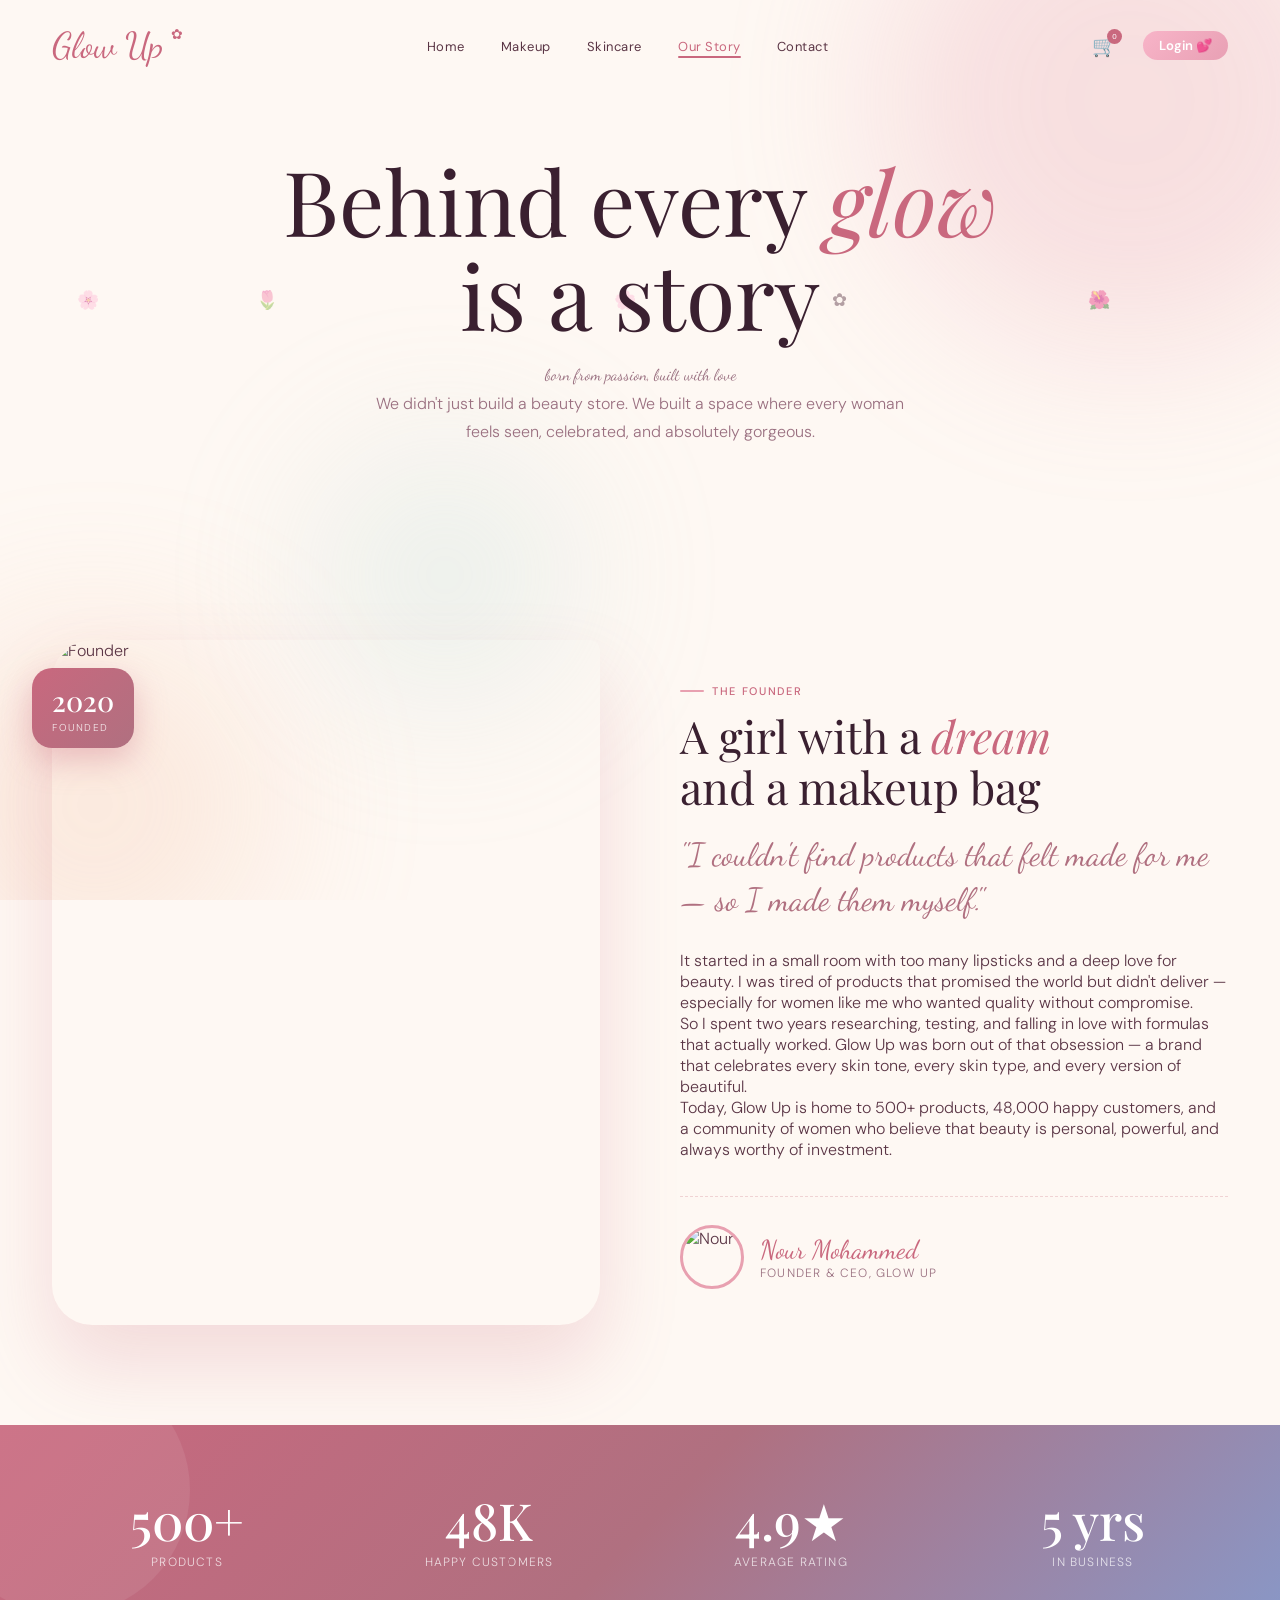
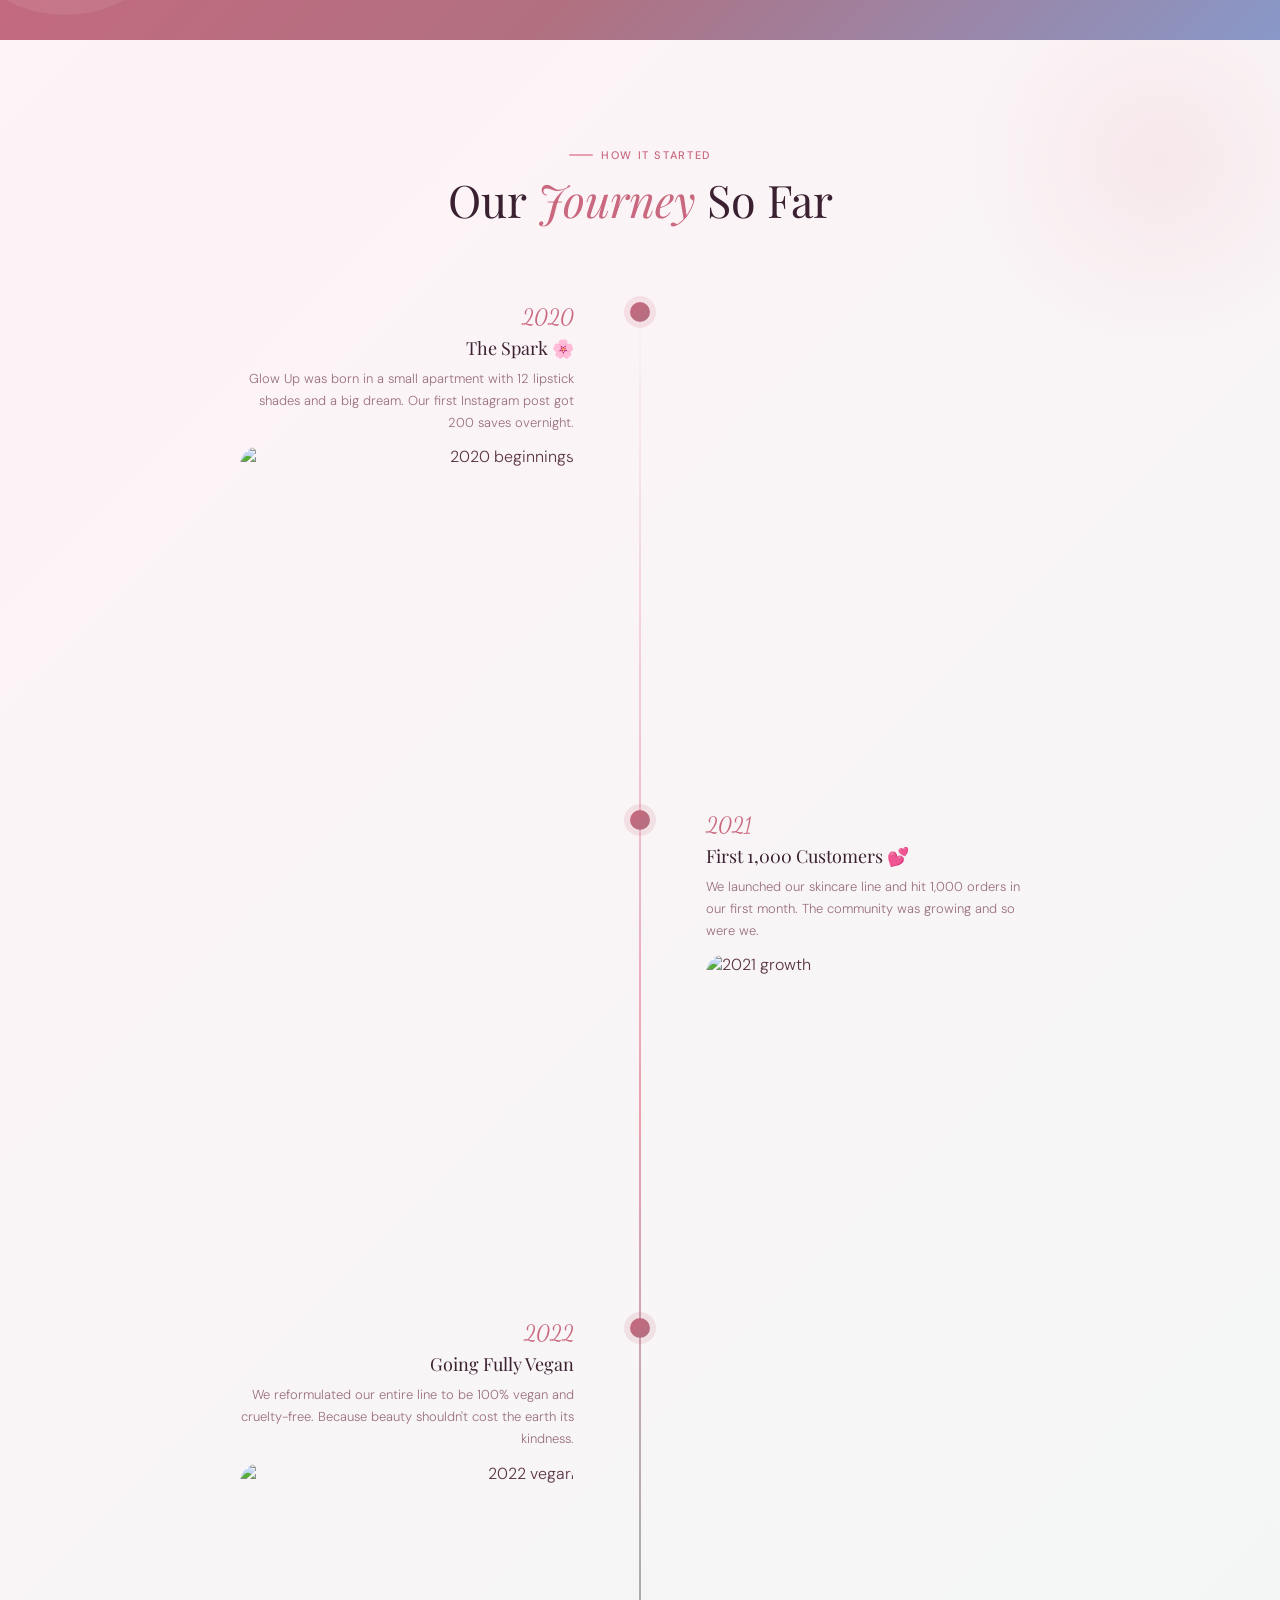
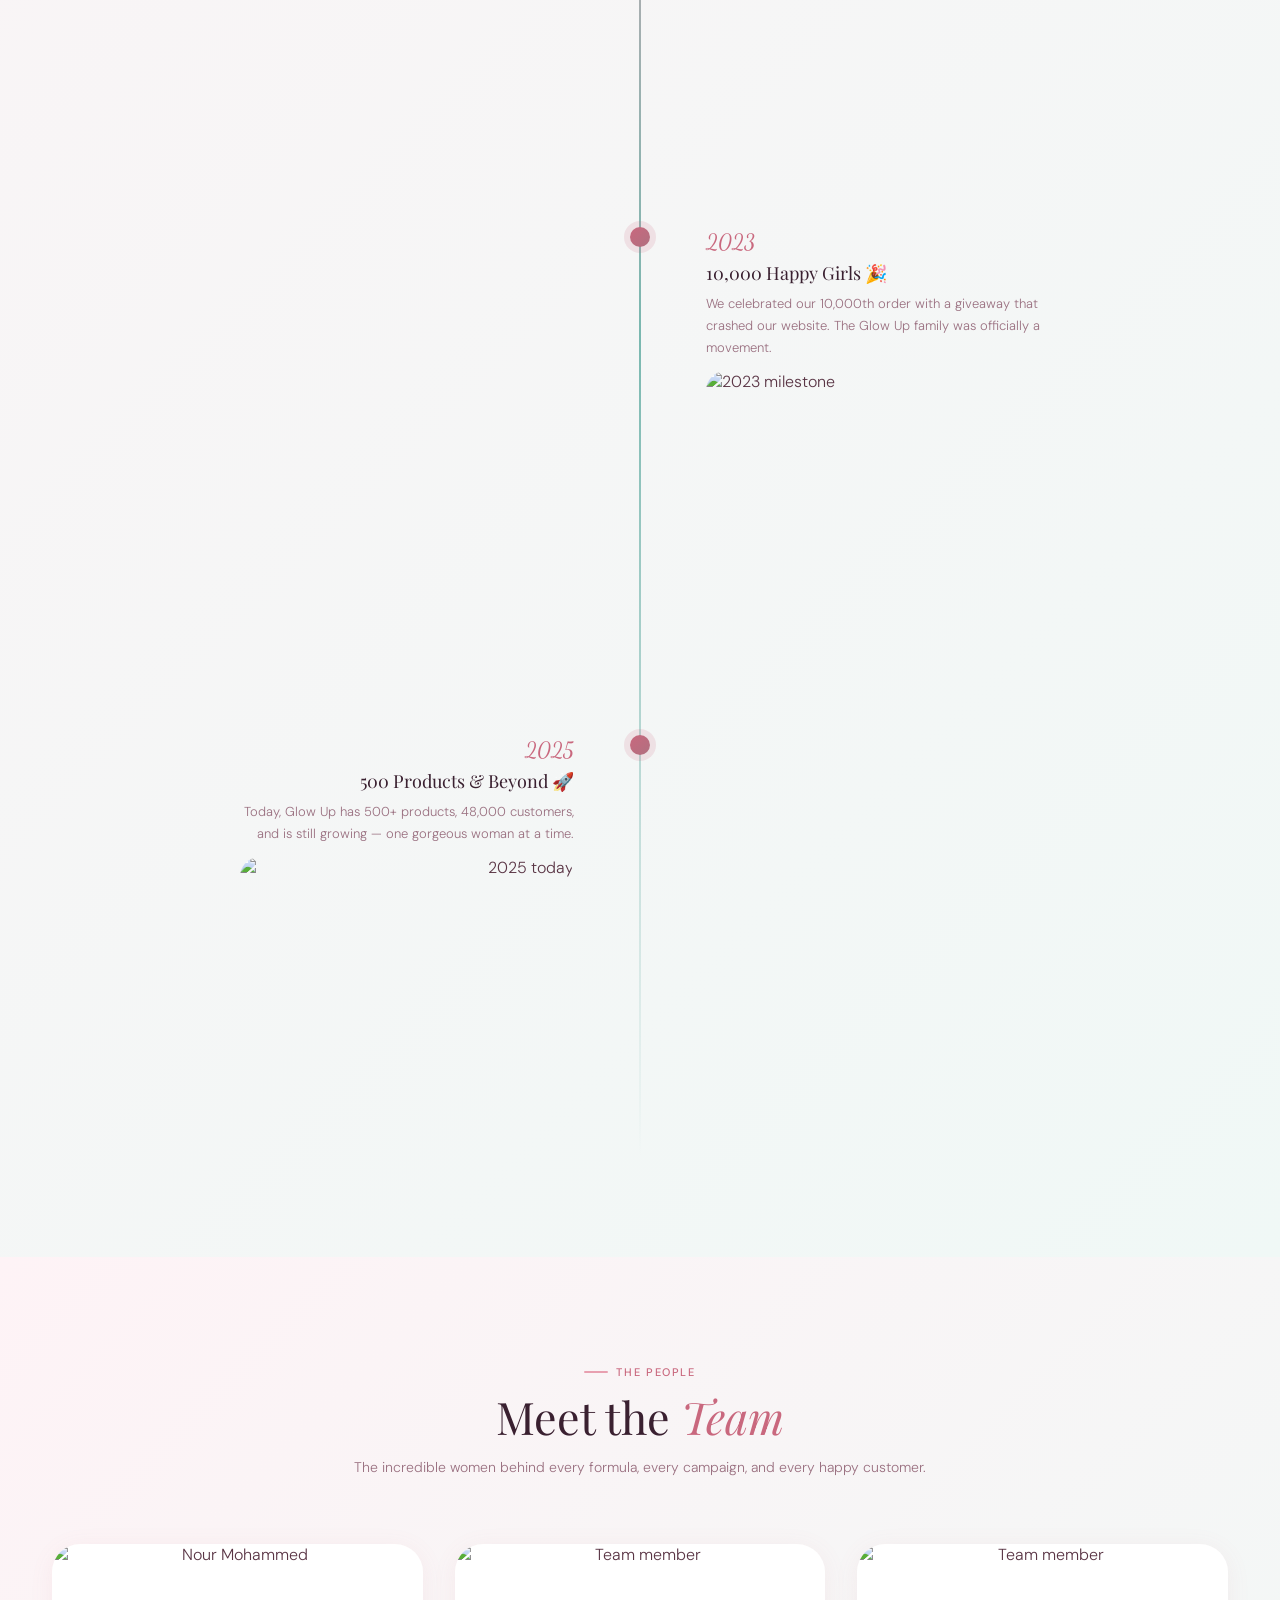
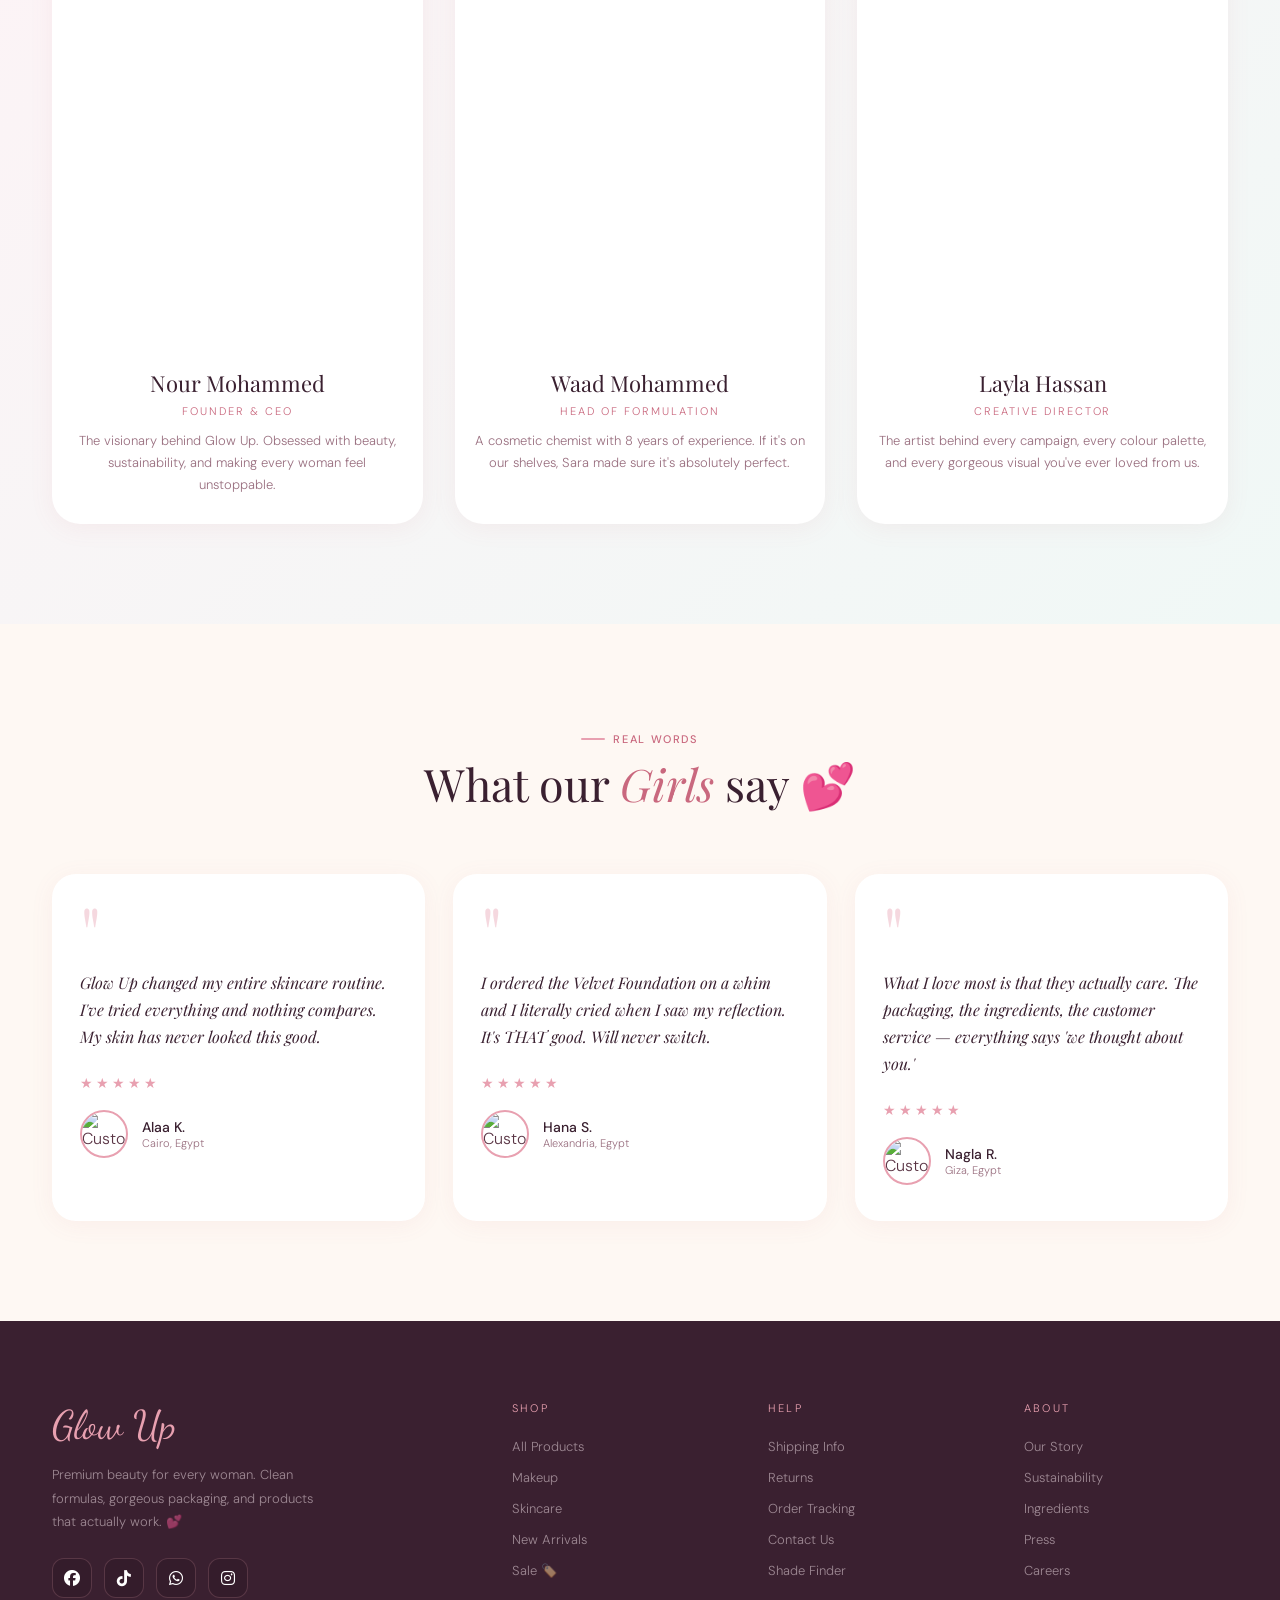
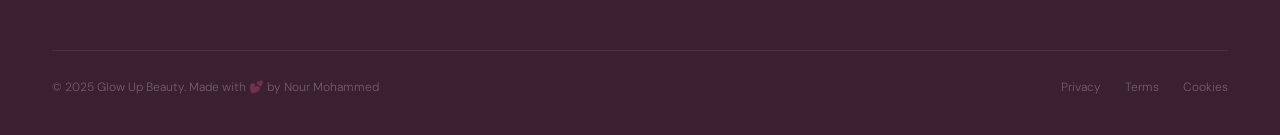
==== commit 07fe3881: "Add files via upload" ====
--- a/about.html
+++ b/about.html
@@ -10,6 +10,41 @@
     rel="stylesheet" />
   <link rel="stylesheet" href="https://cdnjs.cloudflare.com/ajax/libs/font-awesome/6.5.0/css/all.min.css">
   <link rel="stylesheet" href="css/about.css">
+
+<style>
+/* ── Shared Navbar User ── */
+#navUserArea { display:inline-flex; align-items:center; }
+.btn-nav-login {
+  background: linear-gradient(135deg,#f8b4c8,#e8a0b4);
+  color:#fff; border:none; border-radius:20px;
+  padding:6px 16px; font-size:.82rem; font-weight:600;
+  text-decoration:none; cursor:pointer; margin-left:8px;
+  transition:opacity .2s;
+}
+.btn-nav-login:hover { opacity:.85; }
+.nav-user-menu {
+  position:relative; display:inline-block; margin-left:8px;
+}
+.nav-username {
+  background:linear-gradient(135deg,#f8b4c8,#e8a0b4);
+  color:#fff; border-radius:20px; padding:6px 14px;
+  font-size:.82rem; font-weight:600; cursor:pointer;
+  white-space:nowrap;
+}
+.nav-dropdown {
+  display:none; position:absolute; right:0; top:calc(100% + 6px);
+  background:#fff; border-radius:12px;
+  box-shadow:0 4px 20px rgba(0,0,0,.12);
+  min-width:150px; z-index:9999; overflow:hidden;
+}
+.nav-user-menu:hover .nav-dropdown { display:block; }
+.nav-dropdown a {
+  display:block; padding:10px 18px;
+  font-size:.85rem; color:#555; text-decoration:none;
+  transition:background .15s;
+}
+.nav-dropdown a:hover { background:#fdf0f4; color:#c96b8a; }
+</style>
 </head>
 
 <body>
@@ -32,7 +67,7 @@
     </ul>
     <div class="nav-right">
       <button class="nav-icon-btn" style="position:relative">🛒<span class="cart-dot" id="cartBadge">0</span></button>
-
+        <div id="navUserArea"></div>
     </div>
   </nav>
 
@@ -378,6 +413,41 @@
     document.querySelectorAll('.reveal').forEach(el => obs.observe(el));
   </script>
    <script src="cart.js"></script>
+
+<script>
+/* ── GlowUp: Shared Navbar User State ── */
+(function () {
+  /* Cart badge */
+  var cart = JSON.parse(localStorage.getItem('glowup_cart') || '[]');
+  var badge = document.getElementById('cartBadge');
+  if (badge) badge.textContent = cart.reduce(function(s,i){ return s + i.qty; }, 0);
+
+  /* User area */
+  var user = JSON.parse(localStorage.getItem('glowup_user') || 'null');
+  var area = document.getElementById('navUserArea');
+  if (!area) return;
+
+  if (user) {
+    var adminLink = user.role === 'admin' ? '<a href="Admin.html">Dashboard 📊</a>' : '';
+    area.innerHTML =
+      '<div class="nav-user-menu">' +
+        '<span class="nav-username">👤 ' + user.name + '</span>' +
+        '<div class="nav-dropdown">' +
+          adminLink +
+          '<a href="Account.html">My Account 👤</a>' +
+          '<a href="#" onclick="glowLogout();return false;">Logout 👋</a>' +
+        '</div>' +
+      '</div>';
+  } else {
+    area.innerHTML = '<a href="Auth.html" class="btn-nav-login">Login 💕</a>';
+  }
+})();
+
+function glowLogout() {
+  localStorage.removeItem('glowup_user');
+  window.location.href = 'index.html';
+}
+</script>
 </body>
 
 </html>
